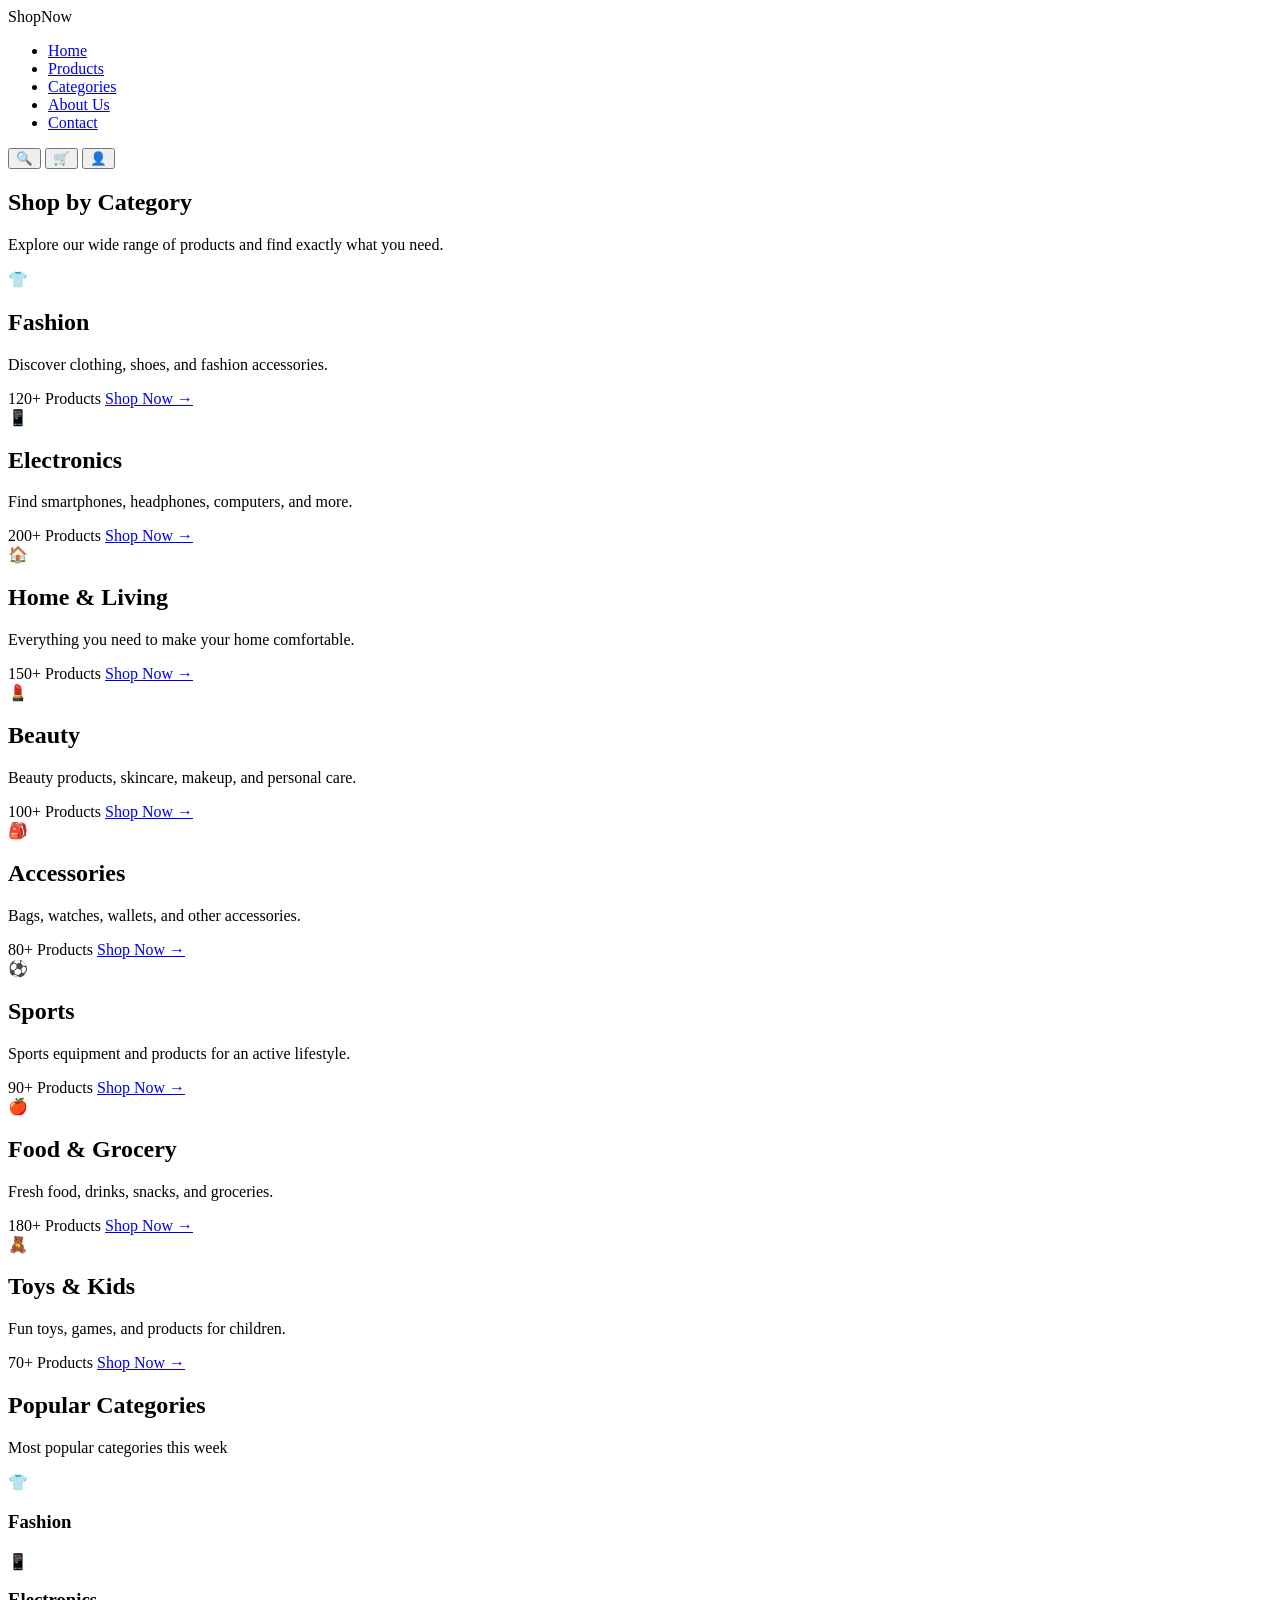
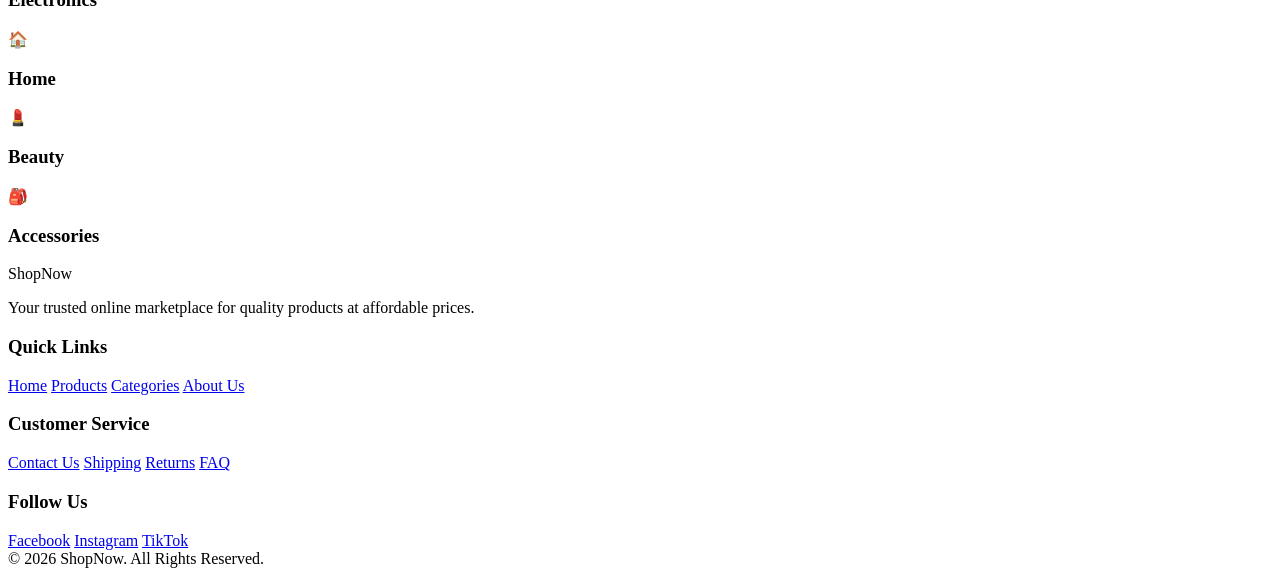
==== categories.html @ 3260c339 "crate catergories" ====
<!DOCTYPE html>
<html lang="en">
<head>
    <meta charset="UTF-8">
    <meta name="viewport" content="width=device-width, initial-scale=1.0">
    <title>Categories - ShopNow</title>
    <link rel="stylesheet" href="categories.css">
</head>
<body>

    <!-- Navbar -->
    <header>
        <nav class="navbar">

            <div class="logo">
                Shop<span>Now</span>
            </div>

            <ul class="nav-links">
                <li><a href="index.html">Home</a></li>
                <li><a href="product.html">Products</a></li>
                <li><a href="categories.html" class="active">Categories</a></li>
                <li><a href="#">About Us</a></li>
                <li><a href="#">Contact</a></li>
            </ul>

            <div class="nav-actions">
                <button>🔍</button>
                <button>🛒</button>
                <button>👤</button>
            </div>

        </nav>
    </header>


    <!-- Page Header -->
    <section class="page-header">

        <h1>Shop by Category</h1>

        <p>
            Explore our wide range of products
            and find exactly what you need.
        </p>

    </section>


    <!-- Categories -->
    <main class="categories-container">

        <div class="category-grid">

            <!-- Fashion -->
            <div class="category-card">
                <div class="category-image">
                    👕
                </div>

                <div class="category-content">
                    <h2>Fashion</h2>

                    <p>
                        Discover clothing, shoes,
                        and fashion accessories.
                    </p>

                    <span>120+ Products</span>

                    <a href="#">Shop Now →</a>
                </div>
            </div>


            <!-- Electronics -->
            <div class="category-card">
                <div class="category-image">
                    📱
                </div>

                <div class="category-content">
                    <h2>Electronics</h2>

                    <p>
                        Find smartphones, headphones,
                        computers, and more.
                    </p>

                    <span>200+ Products</span>

                    <a href="#">Shop Now →</a>
                </div>
            </div>


            <!-- Home -->
            <div class="category-card">
                <div class="category-image">
                    🏠
                </div>

                <div class="category-content">
                    <h2>Home & Living</h2>

                    <p>
                        Everything you need to make
                        your home comfortable.
                    </p>

                    <span>150+ Products</span>

                    <a href="#">Shop Now →</a>
                </div>
            </div>


            <!-- Beauty -->
            <div class="category-card">
                <div class="category-image">
                    💄
                </div>

                <div class="category-content">
                    <h2>Beauty</h2>

                    <p>
                        Beauty products, skincare,
                        makeup, and personal care.
                    </p>

                    <span>100+ Products</span>

                    <a href="#">Shop Now →</a>
                </div>
            </div>


            <!-- Accessories -->
            <div class="category-card">
                <div class="category-image">
                    🎒
                </div>

                <div class="category-content">
                    <h2>Accessories</h2>

                    <p>
                        Bags, watches, wallets,
                        and other accessories.
                    </p>

                    <span>80+ Products</span>

                    <a href="#">Shop Now →</a>
                </div>
            </div>


            <!-- Sports -->
            <div class="category-card">
                <div class="category-image">
                    ⚽
                </div>

                <div class="category-content">
                    <h2>Sports</h2>

                    <p>
                        Sports equipment and products
                        for an active lifestyle.
                    </p>

                    <span>90+ Products</span>

                    <a href="#">Shop Now →</a>
                </div>
            </div>


            <!-- Food -->
            <div class="category-card">
                <div class="category-image">
                    🍎
                </div>

                <div class="category-content">
                    <h2>Food & Grocery</h2>

                    <p>
                        Fresh food, drinks,
                        snacks, and groceries.
                    </p>

                    <span>180+ Products</span>

                    <a href="#">Shop Now →</a>
                </div>
            </div>


            <!-- Toys -->
            <div class="category-card">
                <div class="category-image">
                    🧸
                </div>

                <div class="category-content">
                    <h2>Toys & Kids</h2>

                    <p>
                        Fun toys, games, and products
                        for children.
                    </p>

                    <span>70+ Products</span>

                    <a href="#">Shop Now →</a>
                </div>
            </div>

        </div>

    </main>


    <!-- Popular Categories -->
    <section class="popular">

        <div class="section-title">

            <h2>Popular Categories</h2>

            <p>
                Most popular categories this week
            </p>

        </div>


        <div class="popular-grid">

            <div class="popular-card">
                <span>👕</span>
                <h3>Fashion</h3>
            </div>

            <div class="popular-card">
                <span>📱</span>
                <h3>Electronics</h3>
            </div>

            <div class="popular-card">
                <span>🏠</span>
                <h3>Home</h3>
            </div>

            <div class="popular-card">
                <span>💄</span>
                <h3>Beauty</h3>
            </div>

            <div class="popular-card">
                <span>🎒</span>
                <h3>Accessories</h3>
            </div>

        </div>

    </section>


    <!-- Footer -->
    <footer>

        <div class="footer-content">

            <div class="footer-about">

                <div class="logo">
                    Shop<span>Now</span>
                </div>

                <p>
                    Your trusted online marketplace
                    for quality products at affordable prices.
                </p>

            </div>


            <div>
                <h3>Quick Links</h3>

                <a href="index.html">Home</a>
                <a href="product.html">Products</a>
                <a href="categories.html">Categories</a>
                <a href="#">About Us</a>
            </div>


            <div>
                <h3>Customer Service</h3>

                <a href="#">Contact Us</a>
                <a href="#">Shipping</a>
                <a href="#">Returns</a>
                <a href="#">FAQ</a>
            </div>


            <div>
                <h3>Follow Us</h3>

                <a href="#">Facebook</a>
                <a href="#">Instagram</a>
                <a href="#">TikTok</a>
            </div>

        </div>


        <div class="copyright">
            © 2026 ShopNow. All Rights Reserved.
        </div>

    </footer>

</body>
</html>
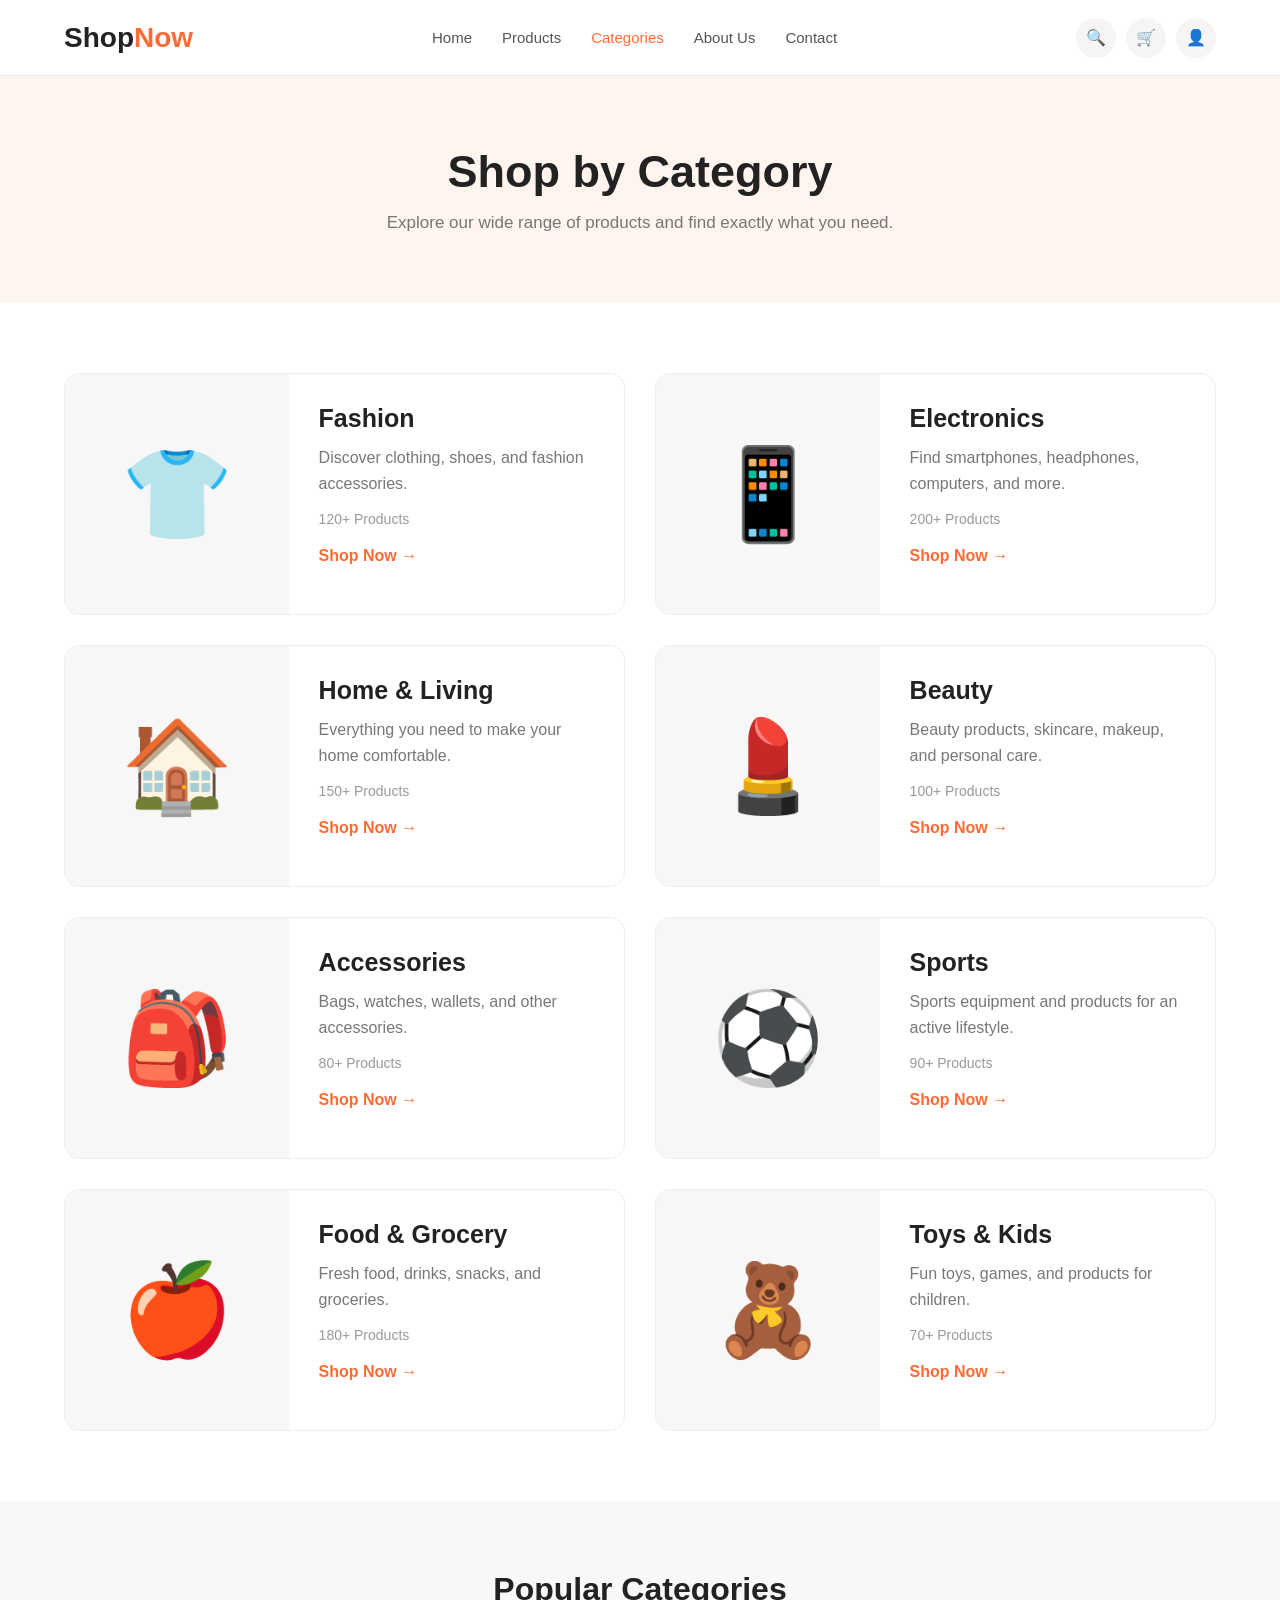
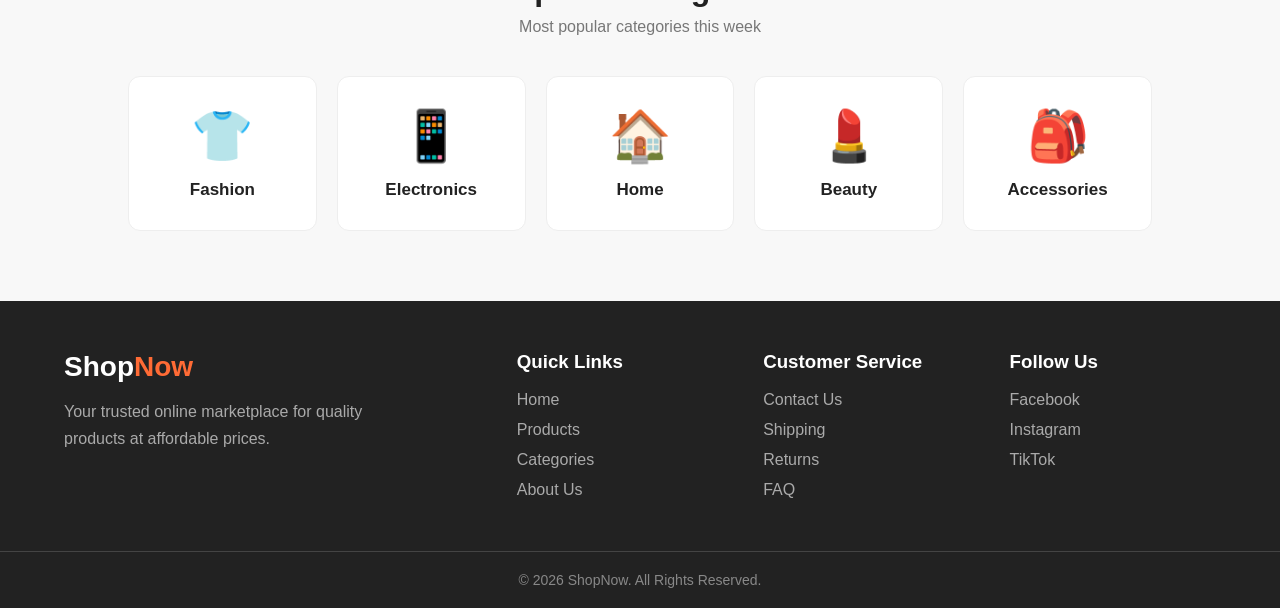
==== commit 7b1e18c2: "create product" ====
--- a/categories.html
+++ b/categories.html
@@ -4,7 +4,7 @@
     <meta charset="UTF-8">
     <meta name="viewport" content="width=device-width, initial-scale=1.0">
     <title>Categories - ShopNow</title>
-    <link rel="stylesheet" href="categories.css">
+    <link rel="stylesheet" href="./css/categories.css">
 </head>
 <body>
 
@@ -19,7 +19,7 @@
             <ul class="nav-links">
                 <li><a href="index.html">Home</a></li>
                 <li><a href="product.html">Products</a></li>
-                <li><a href="categories.html" class="active">Categories</a></li>
+                <li><a href="#" class="active">Categories</a></li>
                 <li><a href="#">About Us</a></li>
                 <li><a href="#">Contact</a></li>
             </ul>
--- a/css/categories.css
+++ b/css/categories.css
@@ -0,0 +1,404 @@
+* {
+    margin: 0;
+    padding: 0;
+    box-sizing: border-box;
+}
+
+body {
+    font-family: Arial, sans-serif;
+    color: #222;
+    background: #fff;
+}
+
+
+/* ================= NAVBAR ================= */
+
+header {
+    background: #fff;
+    border-bottom: 1px solid #eee;
+}
+
+.navbar {
+    width: 90%;
+    max-width: 1200px;
+    height: 75px;
+    margin: auto;
+
+    display: flex;
+    align-items: center;
+    justify-content: space-between;
+}
+
+.logo {
+    font-size: 28px;
+    font-weight: bold;
+}
+
+.logo span {
+    color: #ff6b35;
+}
+
+.nav-links {
+    list-style: none;
+    display: flex;
+    gap: 30px;
+}
+
+.nav-links a {
+    text-decoration: none;
+    color: #555;
+    font-size: 15px;
+}
+
+.nav-links a:hover,
+.nav-links a.active {
+    color: #ff6b35;
+}
+
+.nav-actions {
+    display: flex;
+    gap: 10px;
+}
+
+.nav-actions button {
+    width: 40px;
+    height: 40px;
+
+    border: none;
+    border-radius: 50%;
+
+    background: #f5f5f5;
+
+    cursor: pointer;
+    font-size: 16px;
+}
+
+.nav-actions button:hover {
+    background: #ff6b35;
+}
+
+
+/* ================= PAGE HEADER ================= */
+
+.page-header {
+    background: #fff4ee;
+
+    text-align: center;
+
+    padding: 70px 20px;
+}
+
+.page-header h1 {
+    font-size: 45px;
+    margin-bottom: 15px;
+}
+
+.page-header p {
+    color: #777;
+    font-size: 17px;
+}
+
+
+/* ================= CATEGORIES ================= */
+
+.categories-container {
+    width: 90%;
+    max-width: 1200px;
+
+    margin: auto;
+
+    padding: 70px 0;
+}
+
+.category-grid {
+    display: grid;
+
+    grid-template-columns: repeat(2, 1fr);
+
+    gap: 30px;
+}
+
+
+/* Category Card */
+
+.category-card {
+    display: flex;
+
+    background: #fff;
+
+    border: 1px solid #eee;
+
+    border-radius: 15px;
+
+    overflow: hidden;
+
+    transition: 0.3s;
+}
+
+.category-card:hover {
+    transform: translateY(-7px);
+
+    border-color: #ff6b35;
+
+    box-shadow: 0 15px 35px rgba(0, 0, 0, 0.08);
+}
+
+
+/* Category Image */
+
+.category-image {
+    width: 40%;
+    min-height: 240px;
+
+    background: #f7f7f7;
+
+    display: flex;
+
+    justify-content: center;
+    align-items: center;
+
+    font-size: 90px;
+}
+
+
+/* Category Content */
+
+.category-content {
+    width: 60%;
+
+    padding: 30px;
+}
+
+.category-content h2 {
+    font-size: 25px;
+
+    margin-bottom: 12px;
+}
+
+.category-content p {
+    color: #777;
+
+    line-height: 1.6;
+
+    margin-bottom: 15px;
+}
+
+.category-content span {
+    display: block;
+
+    color: #999;
+
+    font-size: 14px;
+
+    margin-bottom: 20px;
+}
+
+.category-content a {
+    color: #ff6b35;
+
+    text-decoration: none;
+
+    font-weight: bold;
+}
+
+.category-content a:hover {
+    text-decoration: underline;
+}
+
+
+/* ================= POPULAR ================= */
+
+.popular {
+    background: #f8f8f8;
+
+    padding: 70px 10%;
+}
+
+.section-title {
+    text-align: center;
+
+    margin-bottom: 40px;
+}
+
+.section-title h2 {
+    font-size: 32px;
+
+    margin-bottom: 10px;
+}
+
+.section-title p {
+    color: #777;
+}
+
+
+.popular-grid {
+    max-width: 1200px;
+
+    margin: auto;
+
+    display: grid;
+
+    grid-template-columns: repeat(5, 1fr);
+
+    gap: 20px;
+}
+
+
+.popular-card {
+    background: white;
+
+    padding: 30px 15px;
+
+    text-align: center;
+
+    border-radius: 12px;
+
+    border: 1px solid #eee;
+
+    transition: 0.3s;
+
+    cursor: pointer;
+}
+
+.popular-card:hover {
+    transform: translateY(-7px);
+
+    border-color: #ff6b35;
+}
+
+.popular-card span {
+    display: block;
+
+    font-size: 50px;
+
+    margin-bottom: 15px;
+}
+
+.popular-card h3 {
+    font-size: 17px;
+}
+
+
+/* ================= FOOTER ================= */
+
+footer {
+    background: #222;
+
+    color: white;
+
+    padding-top: 50px;
+}
+
+.footer-content {
+    width: 90%;
+    max-width: 1200px;
+
+    margin: auto;
+
+    display: grid;
+
+    grid-template-columns: 2fr 1fr 1fr 1fr;
+
+    gap: 40px;
+}
+
+.footer-about p {
+    color: #aaa;
+
+    max-width: 300px;
+
+    line-height: 1.7;
+
+    margin-top: 15px;
+}
+
+.footer-content h3 {
+    margin-bottom: 18px;
+}
+
+.footer-content a {
+    display: block;
+
+    color: #aaa;
+
+    text-decoration: none;
+
+    margin-bottom: 12px;
+}
+
+.footer-content a:hover {
+    color: #ff6b35;
+}
+
+.copyright {
+    text-align: center;
+
+    border-top: 1px solid #444;
+
+    margin-top: 40px;
+
+    padding: 20px;
+
+    color: #888;
+
+    font-size: 14px;
+}
+
+
+/* ================= RESPONSIVE ================= */
+
+@media (max-width: 900px) {
+
+    .nav-links {
+        display: none;
+    }
+
+    .category-grid {
+        grid-template-columns: 1fr;
+    }
+
+    .popular-grid {
+        grid-template-columns: repeat(3, 1fr);
+    }
+
+    .footer-content {
+        grid-template-columns: repeat(2, 1fr);
+    }
+}
+
+
+@media (max-width: 600px) {
+
+    .page-header h1 {
+        font-size: 35px;
+    }
+
+    .category-card {
+        flex-direction: column;
+    }
+
+    .category-image {
+        width: 100%;
+        min-height: 180px;
+    }
+
+    .category-content {
+        width: 100%;
+    }
+
+    .popular-grid {
+        grid-template-columns: repeat(2, 1fr);
+    }
+
+    .footer-content {
+        grid-template-columns: 1fr;
+    }
+}
+
+
+@media (max-width: 400px) {
+
+    .popular-grid {
+        grid-template-columns: 1fr;
+    }
+}
